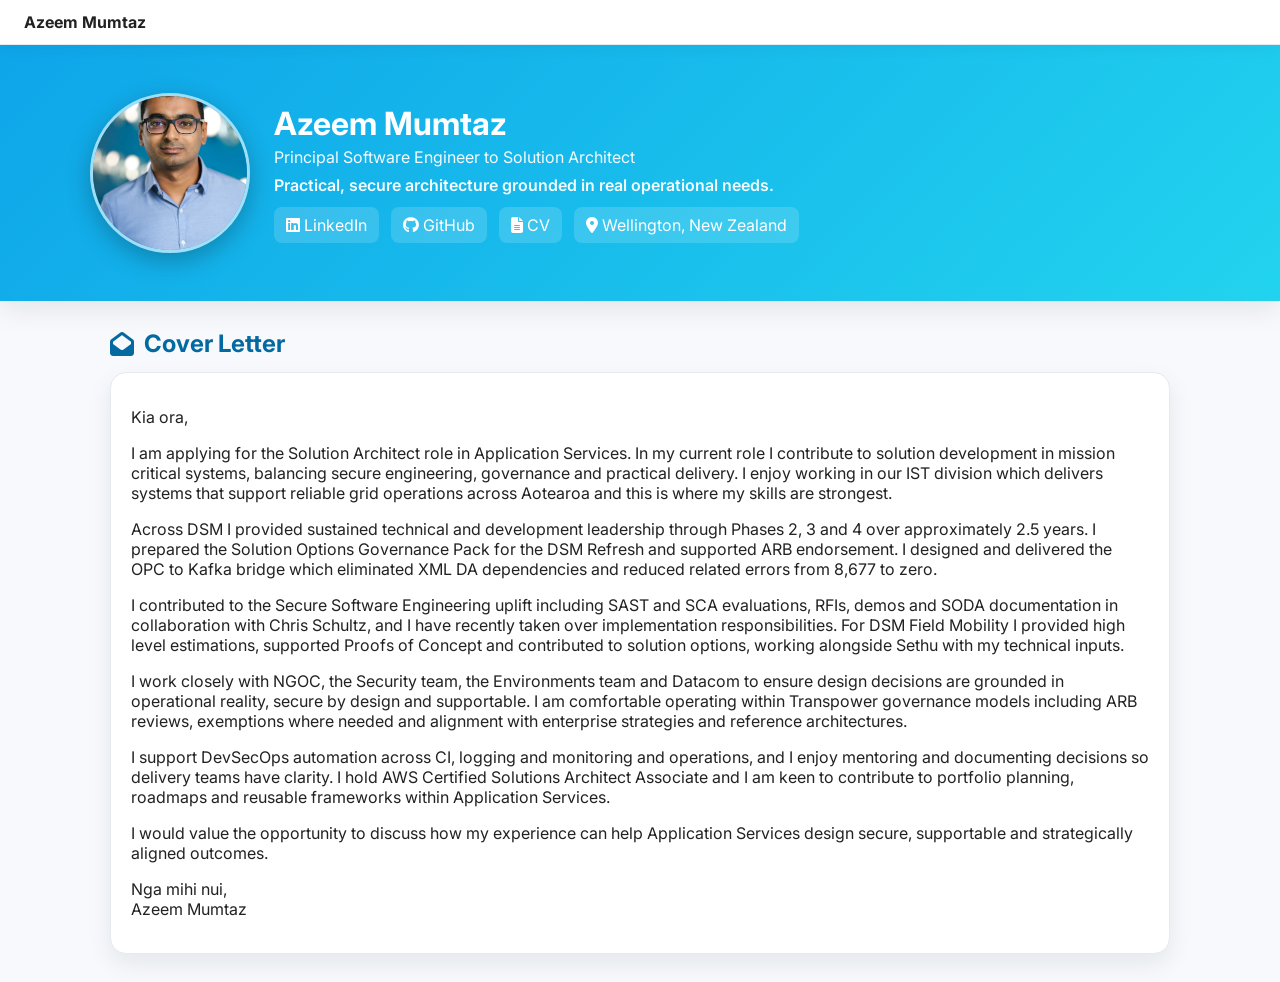
==== cover-letter.html @ d6b618e2 "Build professional portfolio and CV website - Created responsive portfolio showcasing Solution Archi" ====
<!DOCTYPE html>
<html lang="en">
<head>
  <meta charset="UTF-8">
  <meta name="viewport" content="width=device-width, initial-scale=1">
  <title>Azeem Mumtaz - Cover Letter</title>
  <!-- Fonts -->
  <link rel="preconnect" href="https://fonts.googleapis.com">
  <link href="https://fonts.googleapis.com/css2?family=Inter:wght@400;600;700&display=swap" rel="stylesheet">
  <!-- Icons -->
  <link rel="stylesheet" href="https://cdnjs.cloudflare.com/ajax/libs/font-awesome/6.5.0/css/all.min.css">
  <!-- Styles -->
  <link rel="stylesheet" href="style.css">
</head>
<body>
  <header class="nav">
    <div class="nav__brand">Azeem Mumtaz</div>
  </header>

  <section class="hero">
    <div class="hero__wrap">
      <div class="hero__photo-wrap">
        <img src="Azeem Mumtaz - Portrait - CV.jpg" alt="Portrait of Azeem Mumtaz">
      </div>
      <div class="hero__text">
        <h1 class="hero__title">Azeem Mumtaz</h1>
        <p class="hero__subtitle">Principal Software Engineer to Solution Architect</p>
        <p class="hero__tagline">Practical, secure architecture grounded in real operational needs.</p>
        <div class="hero__contacts">
          <a class="contact" href="https://linkedin.com/in/azeemigi" target="_blank"><i class="fa-brands fa-linkedin"></i> LinkedIn</a>
          <a class="contact" href="https://github.com/azeemigi" target="_blank"><i class="fa-brands fa-github"></i> GitHub</a>
          <a class="contact" href="https://azeemigi.github.io" aria-label="View my CV"> <i class="fa-solid fa-file-lines"></i> CV</a>
          <span class="contact"><i class="fa-solid fa-location-dot"></i> Wellington, New Zealand</span>
          <!-- Phone intentionally hidden -->
        </div>
      </div>
    </div>
  </section>

  <section class="section">
    <h2><i class="fa-solid fa-envelope-open"></i> Cover Letter</h2>
    <div class="card">
      <p>Kia ora,</p>
      <p>I am applying for the Solution Architect role in Application Services. In my current role I contribute to solution development in mission critical systems, balancing secure engineering, governance and practical delivery. I enjoy working in our IST division which delivers systems that support reliable grid operations across Aotearoa and this is where my skills are strongest.</p>
      <p>Across DSM I provided sustained technical and development leadership through Phases 2, 3 and 4 over approximately 2.5 years. I prepared the Solution Options Governance Pack for the DSM Refresh and supported ARB endorsement. I designed and delivered the OPC to Kafka bridge which eliminated XML DA dependencies and reduced related errors from 8,677 to zero.</p>
      <p>I contributed to the Secure Software Engineering uplift including SAST and SCA evaluations, RFIs, demos and SODA documentation in collaboration with Chris Schultz, and I have recently taken over implementation responsibilities. For DSM Field Mobility I provided high level estimations, supported Proofs of Concept and contributed to solution options, working alongside Sethu with my technical inputs.</p>
      <p>I work closely with NGOC, the Security team, the Environments team and Datacom to ensure design decisions are grounded in operational reality, secure by design and supportable. I am comfortable operating within Transpower governance models including ARB reviews, exemptions where needed and alignment with enterprise strategies and reference architectures.</p>
      <p>I support DevSecOps automation across CI, logging and monitoring and operations, and I enjoy mentoring and documenting decisions so delivery teams have clarity. I hold AWS Certified Solutions Architect Associate and I am keen to contribute to portfolio planning, roadmaps and reusable frameworks within Application Services.</p>
      <p>I would value the opportunity to discuss how my experience can help Application Services design secure, supportable and strategically aligned outcomes.</p>
      <p>Nga mihi nui,<br>Azeem Mumtaz</p>
    </div>
  </section>
</body>
</html>
---- style.css ----
/* Theme Variables */
:root {
  --bg: #f7f9fc;
  --card: #ffffff;
  --text: #222;
  --muted: #666;
  --accent: #0ea5e9;
  --accent-dark: #0369a1;
  --border: #e5eaf0;
  --shadow: 0 10px 25px rgba(15,23,42,0.08);
}

/* Global */
* { box-sizing: border-box; }
html, body {
  margin: 0;
  padding: 0;
  font-family: 'Inter', system-ui, -apple-system, Segoe UI, Roboto, Helvetica Neue, Arial, sans-serif;
  color: var(--text);
  background: var(--bg);
}

/* Navigation */
.nav {
  position: sticky;
  top: 0;
  z-index: 10;
  background: #fff;
  border-bottom: 1px solid var(--border);
  display: flex;
  align-items: center;
  justify-content: space-between;
  padding: 12px 24px;
  box-shadow: 0 6px 12px rgba(0,0,0,0.03);
}
.nav__brand { font-weight: 700; }
.nav__links a {
  margin-left: 16px;
  color: var(--muted);
  text-decoration: none;
}
.nav__links a:hover { color: var(--accent); }

/* Hero */
.hero {
  background: linear-gradient(135deg, #0ea5e9 0%, #22d3ee 100%);
  color: #fff;
  padding: 48px 20px;
  box-shadow: var(--shadow);
}
.hero__wrap {
  max-width: 1100px;
  margin: 0 auto;
  display: grid;
  grid-template-columns: 160px 1fr;
  grid-gap: 24px;
  align-items: center;
}
.hero__photo-wrap {
  width: 160px;
  height: 160px;
  border-radius: 50%;
  overflow: hidden;
  box-shadow: 0 8px 24px rgba(0,0,0,0.25);
  border: 3px solid rgba(255,255,255,0.6);
}
.hero__photo-wrap img {
  width: 100%;
  height: 100%;
  object-fit: cover;
}
.hero__title { font-size: 32px; font-weight: 700; margin: 0; }
.hero__subtitle { margin: 4px 0 8px; font-size: 16px; opacity: 0.95; }
.hero__tagline { margin: 6px 0 12px; font-weight: 600; opacity: 0.95; }
.hero__contacts {
  display: flex;
  flex-wrap: wrap;
  gap: 12px;
}
.hero__contacts .contact {
  color: #fff;
  text-decoration: none;
  background: rgba(255,255,255,0.15);
  padding: 8px 12px;
  border-radius: 8px;
}
.hero__contacts .contact:hover {
  background: rgba(255,255,255,0.25);
}

/* Sections */
.section {
  max-width: 1100px;
  margin: 28px auto;
  padding: 0 20px;
}
.section h2 {
  display: flex;
  align-items: center;
  gap: 10px;
  margin: 0 0 14px;
  color: var(--accent-dark);
}

/* Card */
.card {
  background: var(--card);
  border: 1px solid var(--border);
  border-radius: 16px;
  padding: 18px 20px;
  box-shadow: var(--shadow);
}
.meta { color: var(--muted); margin-top: 10px; }

/* Grid */
.grid {
  display: grid;
  grid-template-columns: repeat(3, 1fr);
  grid-gap: 18px;
}
.grid .card h3 {
  margin-top: 0;
  color: var(--accent-dark);
}

/* Skills / Lists */
.skills {
  list-style: none;
  margin: 0;
  padding: 0;
}

/* Other / Lists */
.exp,
.awards,
.edu {
  list-style: disc;
  padding-left: 20px;
}

.skills li {
  margin: 10px 0;
}

/* FIX: Restore bullets for .exp */
.exp {
  list-style: disc;
  padding-left: 20px;
}
.exp li {
  margin: 8px 0;
}

/* Footer */
.footer {
  margin-top: 32px;
  padding: 20px;
  text-align: center;
  color: var(--muted);
}

/* Responsive */
@media (max-width: 900px) {
  .grid { grid-template-columns: 1fr 1fr; }
  .hero__wrap {
    grid-template-columns: 120px 1fr;
  }
  .hero__photo-wrap {
    width: 120px;
    height: 120px;
  }
}
@media (max-width: 600px) {
  .grid { grid-template-columns: 1fr; }
  .hero__wrap {
    grid-template-columns: 1fr;
    text-align: center;
  }
  .hero__contacts { justify-content: center; }
  .hero__photo-wrap { margin: 0 auto; }
}


/* Mobile: keep brand, hide nav links */
@media (max-width: 600px) {
  .nav {
    /* keep sticky behavior + compact spacing */
    padding: 10px 16px;
  }

  .nav__brand {
    font-size: 18px;
    font-weight: 700;
  }

  .nav__links {
    display: none;  /* hide the menu links on small screens */
  }

  /* Give the hero a little breathing room below sticky header */
  .hero {
    margin-top: 8px;
  }
}

/* --------------------------------------------------
   PRINT (Preserve Web Layout, Improve Spacing)
-------------------------------------------------- */

@media print {

  /* Keep all colours and visual styles */
  * {
    -webkit-print-color-adjust: exact !important;
    print-color-adjust: exact !important;
  }

  body {
    background: var(--bg) !important;
    color: var(--text) !important;
    font-size: 11pt !important;
    line-height: 1.45 !important;
  }

  /* Hide only what should not print */
  .nav,
  .footer {
    display: none !important;
  }

  /* HERO — keep layout, tighten spacing */
  .hero {
    padding: 20px !important;
    box-shadow: none !important;
  }

  .hero__wrap {
    grid-template-columns: 120px 1fr !important;
    grid-gap: 16px !important;
  }

  /* Fix whitespace caused by page-break-inside: avoid */
  .section,
  .card {
    page-break-inside: auto !important;
    break-inside: auto !important;
  }

  /* Reduce card spacing for print */
  .card {
    margin-bottom: 10px !important;
    padding: 14px 16px !important;
    box-shadow: none !important;
  }

  /* Reduce excessive spacing inside lists */
  .skills li,
  .exp li,
  .awards li,
  .edu li {
    margin: 4px 0 !important;
    line-height: 1.4 !important;
  }

  /* Prevent cramped 3-column grids on narrow print pages */
  .grid {
    grid-template-columns: 1fr 1fr !important;
    grid-gap: 10px !important;
  }

  /* Icons: keep alignment stable if they fail to print */
  i.fa, i.fas, i.far, i.fab {
    width: 14px !important;
    margin-right: 6px !important;
  }

  /* Avoid splitting headings from content */
  h2, h3 {
    page-break-after: avoid !important;
  }
}
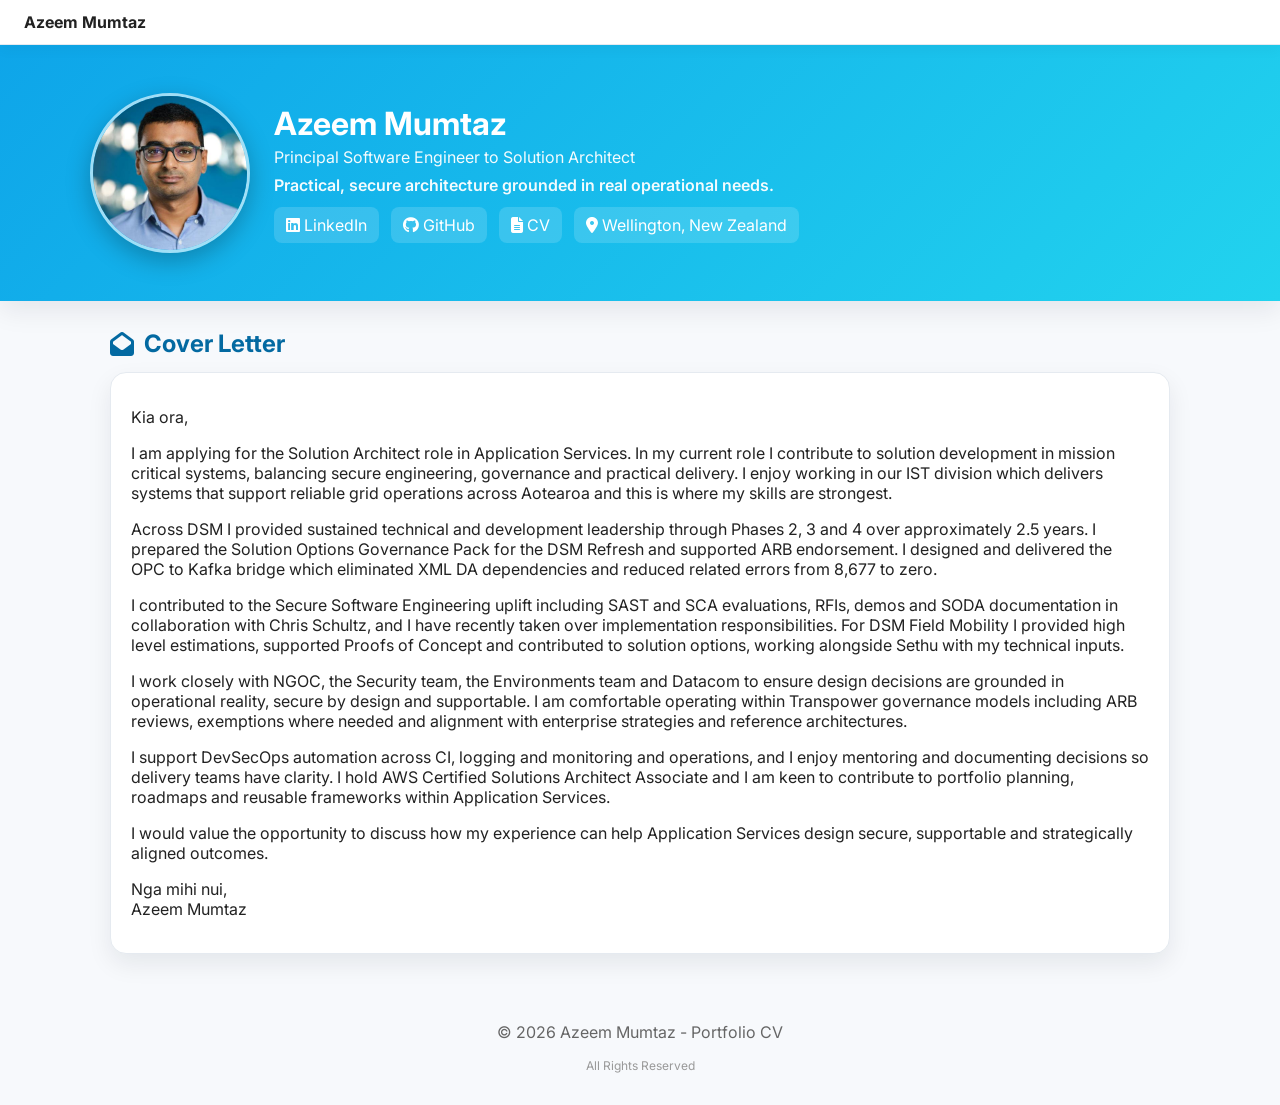
==== commit d224173f: "Update portfolio: Add All Rights Reserved license and profile image" ====
--- a/cover-letter.html
+++ b/cover-letter.html
@@ -50,5 +50,16 @@
       <p>Nga mihi nui,<br>Azeem Mumtaz</p>
     </div>
   </section>
+
+    <!-- Footer -->
+  <footer class="footer">
+    <p>© <span id="year"></span> Azeem Mumtaz - Portfolio CV</p>
+    <p style="font-size: 12px; color: #999;">All Rights Reserved</p>
+  </footer>
+
+  <script>
+    document.getElementById('year').textContent = new Date().getFullYear();
+  </script>
+
 </body>
 </html>
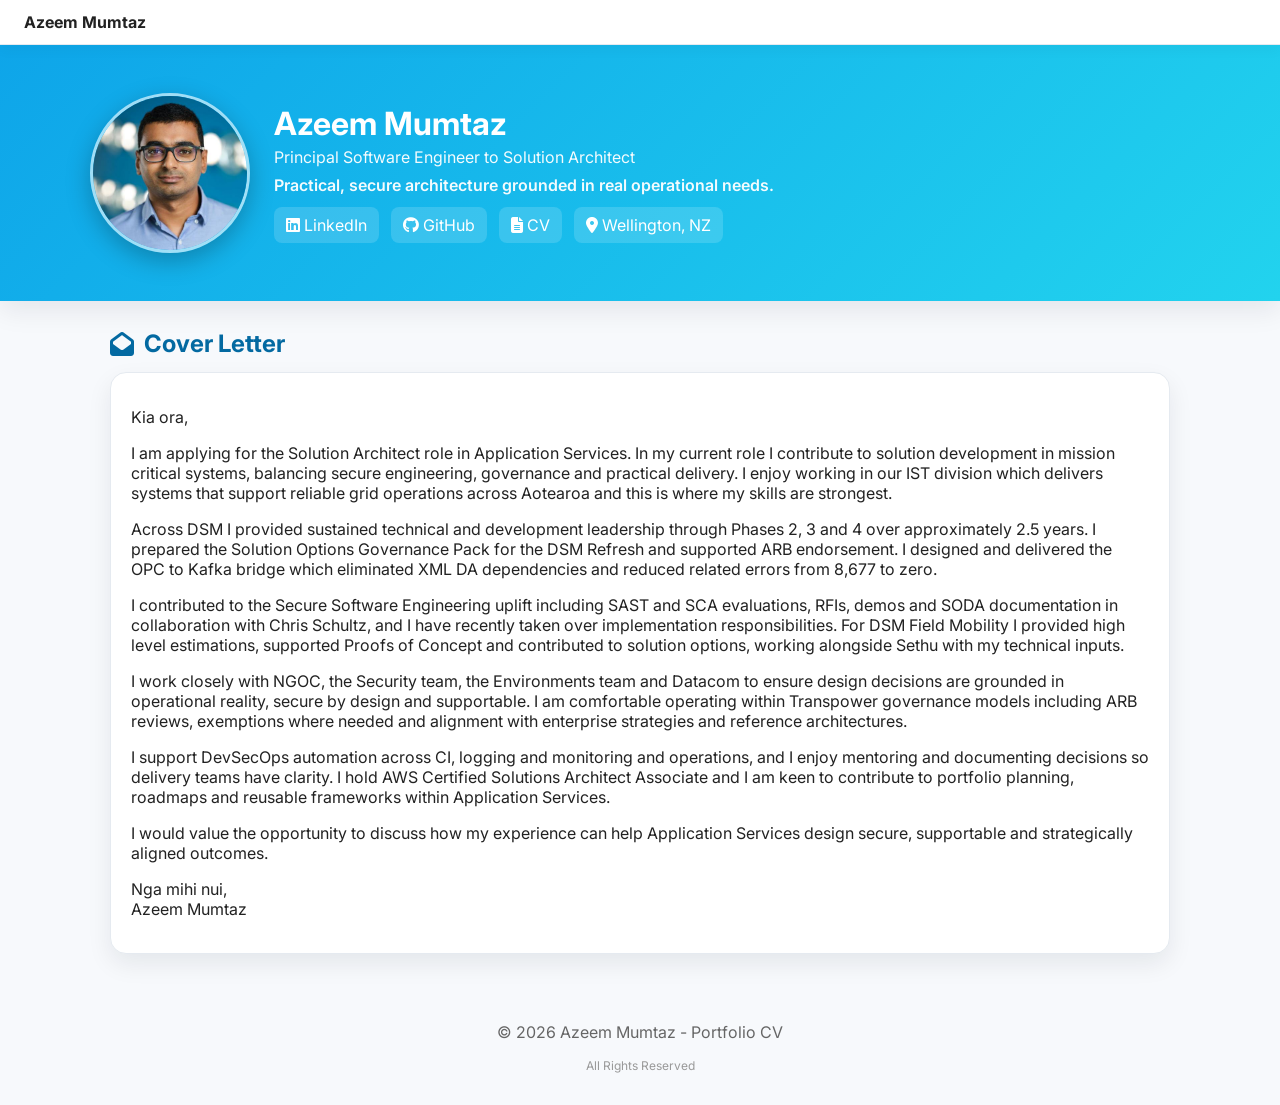
==== commit afb68357: "Update location" ====
--- a/cover-letter.html
+++ b/cover-letter.html
@@ -30,7 +30,7 @@
           <a class="contact" href="https://linkedin.com/in/azeemigi" target="_blank"><i class="fa-brands fa-linkedin"></i> LinkedIn</a>
           <a class="contact" href="https://github.com/azeemigi" target="_blank"><i class="fa-brands fa-github"></i> GitHub</a>
           <a class="contact" href="https://azeemigi.github.io" aria-label="View my CV"> <i class="fa-solid fa-file-lines"></i> CV</a>
-          <span class="contact"><i class="fa-solid fa-location-dot"></i> Wellington, New Zealand</span>
+          <span class="contact"><i class="fa-solid fa-location-dot"></i> Wellington, NZ</span>
           <!-- Phone intentionally hidden -->
         </div>
       </div>
